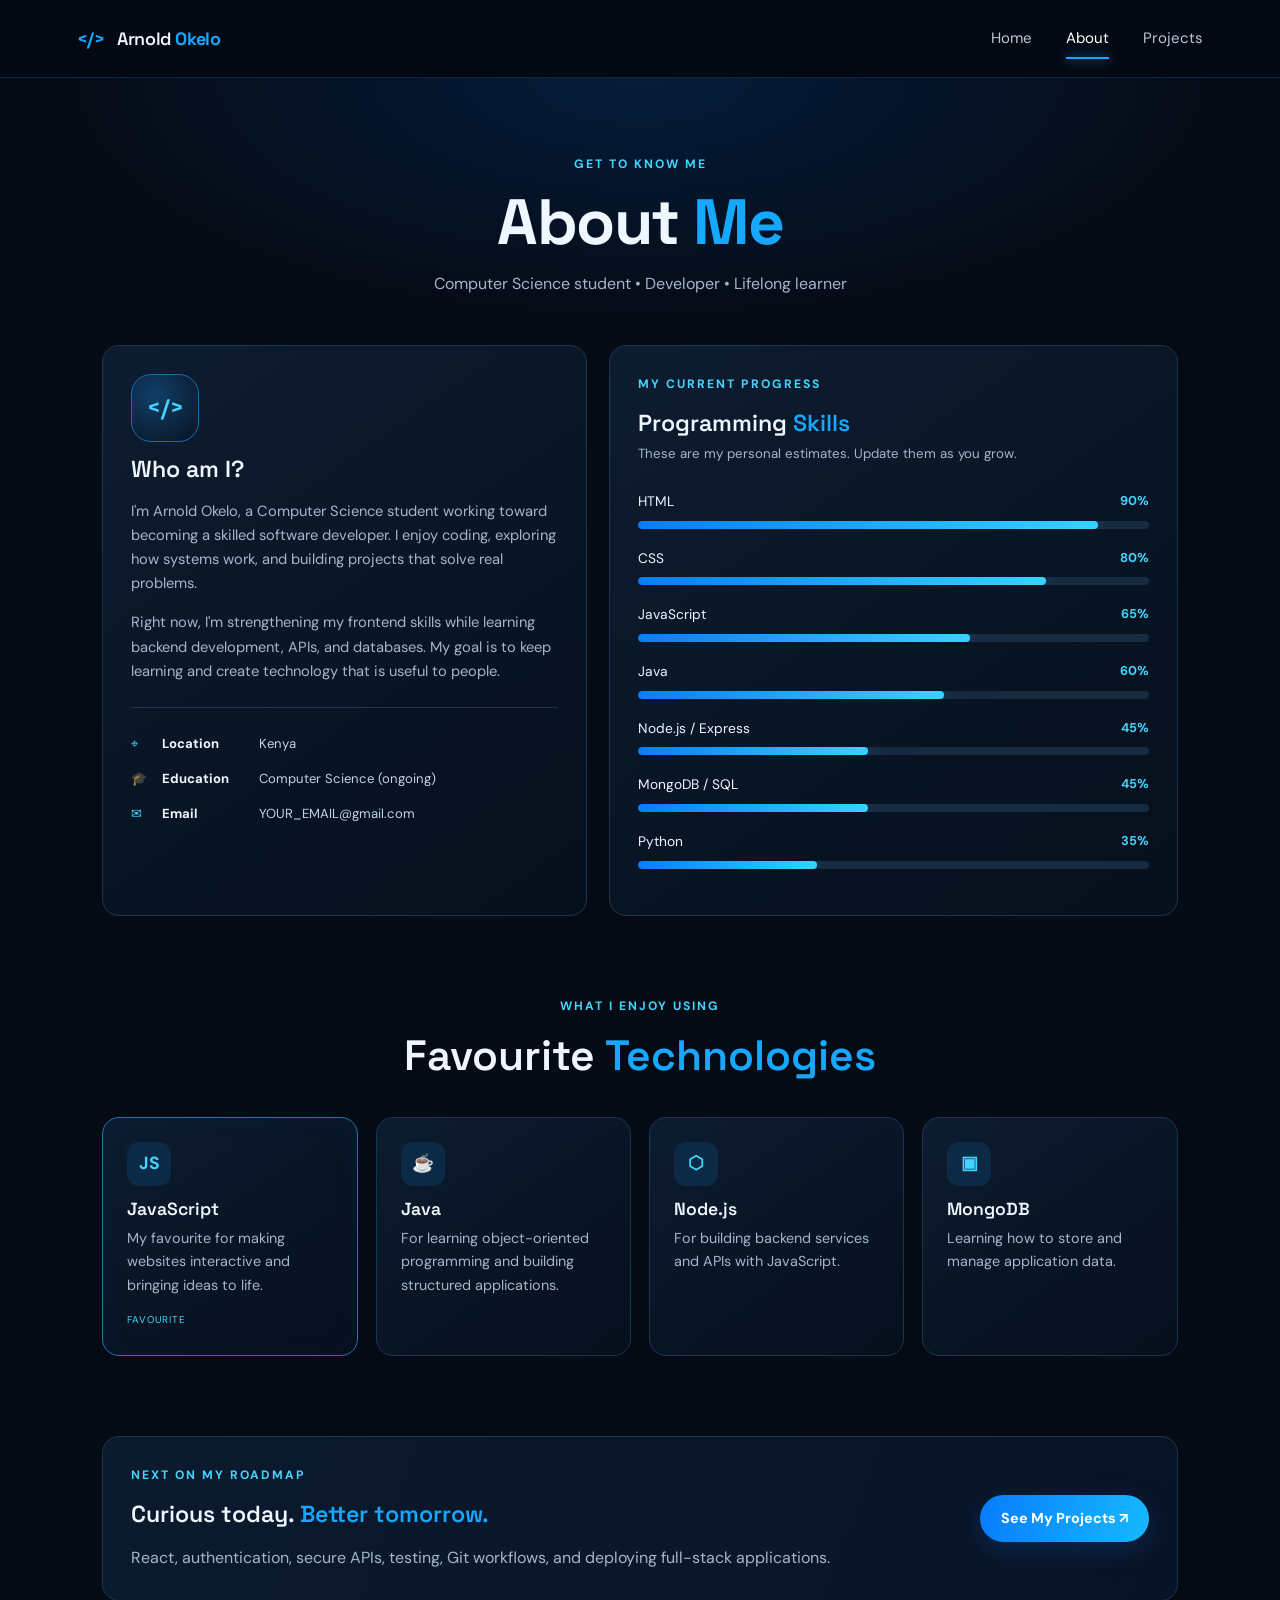
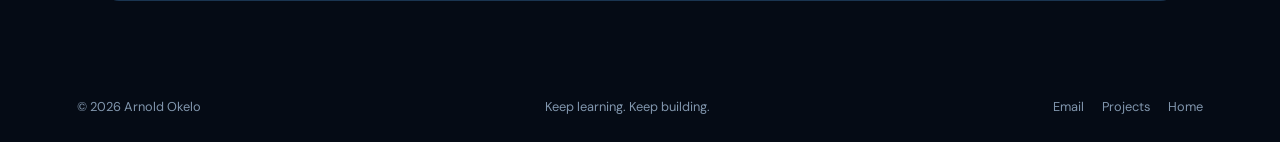
==== about.html @ e03dd4ee "Add files via upload" ====
<!DOCTYPE html>
<html lang="en">
<head>
  <meta charset="UTF-8"><meta name="viewport" content="width=device-width, initial-scale=1.0">
  <title>About | Arnold Okelo</title><link rel="stylesheet" href="style.css"><script src="script.js" defer></script>
</head>
<body>
  <header class="site-header"><a class="brand" href="index.html"><span class="brand-mark">&lt;/&gt;</span> Arnold <b>Okelo</b></a><button class="menu-toggle" aria-label="Toggle navigation" aria-expanded="false"><span></span><span></span><span></span></button><nav class="nav-links"><a href="index.html">Home</a><a class="active" href="about.html">About</a><a href="projects.html">Projects</a></nav></header>
  <main class="page-main">
    <section class="page-intro"><p class="eyebrow">GET TO KNOW ME</p><h1>About <span>Me</span></h1><p>Computer Science student • Developer • Lifelong learner</p></section>
    <section class="about-layout">
      <article class="panel bio-panel"><div class="avatar">&lt;/&gt;</div><h2>Who am I?</h2><p>I'm Arnold Okelo, a Computer Science student working toward becoming a skilled software developer. I enjoy coding, exploring how systems work, and building projects that solve real problems.</p><p>Right now, I'm strengthening my frontend skills while learning backend development, APIs, and databases. My goal is to keep learning and create technology that is useful to people.</p><div class="bio-facts"><p><span>⌖</span><b>Location</b><span>Kenya</span></p><p><span>🎓</span><b>Education</b><span>Computer Science (ongoing)</span></p><p><span>✉</span><b>Email</b><span>YOUR_EMAIL@gmail.com</span></p></div></article>
      <section class="panel skills-panel"><div class="section-heading compact"><p class="eyebrow">MY CURRENT PROGRESS</p><h2>Programming <span>Skills</span></h2><p class="muted">These are my personal estimates. Update them as you grow.</p></div>
        <div class="skill"><div><span>HTML</span><b>90%</b></div><div class="progress"><span style="width:90%"></span></div></div>
        <div class="skill"><div><span>CSS</span><b>80%</b></div><div class="progress"><span style="width:80%"></span></div></div>
        <div class="skill"><div><span>JavaScript</span><b>65%</b></div><div class="progress"><span style="width:65%"></span></div></div>
        <div class="skill"><div><span>Java</span><b>60%</b></div><div class="progress"><span style="width:60%"></span></div></div>
        <div class="skill"><div><span>Node.js / Express</span><b>45%</b></div><div class="progress"><span style="width:45%"></span></div></div>
        <div class="skill"><div><span>MongoDB / SQL</span><b>45%</b></div><div class="progress"><span style="width:45%"></span></div></div>
        <div class="skill"><div><span>Python</span><b>35%</b></div><div class="progress"><span style="width:35%"></span></div></div>
      </section>
    </section>
    <section class="section">
      <div class="section-heading"><p class="eyebrow">WHAT I ENJOY USING</p><h2>Favourite <span>Technologies</span></h2></div>
      <div class="tech-grid">
        <article class="tech-card favourite"><span class="tech-symbol">JS</span><h3>JavaScript</h3><p>My favourite for making websites interactive and bringing ideas to life.</p><small>FAVOURITE</small></article>
        <article class="tech-card"><span class="tech-symbol">☕</span><h3>Java</h3><p>For learning object-oriented programming and building structured applications.</p></article>
        <article class="tech-card"><span class="tech-symbol">⬡</span><h3>Node.js</h3><p>For building backend services and APIs with JavaScript.</p></article>
        <article class="tech-card"><span class="tech-symbol">▣</span><h3>MongoDB</h3><p>Learning how to store and manage application data.</p></article>
      </div>
    </section>
    <section class="panel learning-panel"><div><p class="eyebrow">NEXT ON MY ROADMAP</p><h2>Curious today. <span>Better tomorrow.</span></h2><p>React, authentication, secure APIs, testing, Git workflows, and deploying full-stack applications.</p></div><a class="button primary" href="projects.html">See My Projects ↗</a></section>
  </main>
  <footer class="footer"><span>© <span data-year></span> Arnold Okelo</span><span>Keep learning. Keep building.</span><div class="footer-links"><a href="mailto:YOUR_EMAIL@gmail.com">Email</a><a href="projects.html">Projects</a><a href="index.html">Home</a></div></footer>
</body>
</html>
---- style.css ----
@import url('https://fonts.googleapis.com/css2?family=DM+Sans:wght@400;500;600;700&family=Space+Grotesk:wght@400;500;600;700&display=swap');
:root{--bg:#050b15;--panel:#0a1423;--panel2:#0d1b2d;--line:#1a3551;--text:#eef6ff;--muted:#a5b6ca;--blue:#16a8ff;--cyan:#42d5ff;--purple:#8365ff}
*{box-sizing:border-box}html{scroll-behavior:smooth}body{margin:0;background:var(--bg);color:var(--text);font-family:'DM Sans',sans-serif;line-height:1.65}a{color:inherit;text-decoration:none}button{font:inherit}.site-header{height:78px;display:flex;align-items:center;justify-content:space-between;padding:0 clamp(22px,6vw,90px);background:rgba(4,10,20,.92);border-bottom:1px solid rgba(58,124,178,.25);position:sticky;top:0;z-index:20;backdrop-filter:blur(16px)}.brand{font-family:'Space Grotesk',sans-serif;font-size:1.12rem;font-weight:600;letter-spacing:-.4px}.brand b,.brand-mark{color:var(--blue)}.brand-mark{font-weight:700;margin-right:8px}.nav-links{display:flex;gap:34px;align-items:center}.nav-links a{font-size:.94rem;color:#b9c7d8;position:relative;padding:8px 0}.nav-links a:hover,.nav-links a.active{color:white}.nav-links a.active:after{content:"";position:absolute;height:2px;width:100%;bottom:0;left:0;background:var(--blue);box-shadow:0 0 12px var(--blue)}.menu-toggle{display:none;background:none;border:0;padding:8px}.menu-toggle span{display:block;width:24px;height:2px;background:#eaf5ff;margin:5px}
.hero{min-height:660px;display:flex;align-items:center;padding:85px clamp(22px,9vw,140px);position:relative;isolation:isolate;overflow:hidden;background:linear-gradient(90deg,rgba(3,8,16,.98) 0%,rgba(3,9,19,.92) 38%,rgba(3,9,19,.45) 72%,rgba(3,9,19,.42) 100%),linear-gradient(0deg,#050b15 0%,transparent 23%),url('https://images.unsplash.com/photo-1496181133206-80ce9b88a853?auto=format&fit=crop&w=2000&q=85') center/cover no-repeat}.hero:after{content:"";position:absolute;inset:0;z-index:-1;background:radial-gradient(ellipse at 80% 60%,rgba(0,134,255,.18),transparent 45%);pointer-events:none}.hero-content{max-width:670px;position:relative;z-index:1}.eyebrow{color:var(--cyan);font-size:.76rem;font-weight:700;letter-spacing:2px;margin:0 0 14px}.hero h1,.page-intro h1{font:700 clamp(2.7rem,6vw,5rem)/1.07 'Space Grotesk',sans-serif;letter-spacing:-2px;margin:0 0 12px}.hero h1 span,.hero h2 span,.section-heading h2 span,.page-intro h1 span,.learning-panel h2 span{color:var(--blue)}.hero h2{font:600 clamp(1.5rem,3vw,2.15rem) 'Space Grotesk',sans-serif;margin:0 0 18px}.code-mark{color:var(--cyan);font-size:1.1em;margin-left:8px}.hero-copy{max-width:520px;color:#c0cede;font-size:1.05rem}.pills{display:flex;flex-wrap:wrap;gap:10px;margin:25px 0}.pills span,.tags span{border:1px solid #234360;background:rgba(9,25,43,.7);border-radius:99px;padding:7px 12px;font-size:.78rem;color:#d3e5f7}.contact-strip{display:flex;align-items:center;gap:18px;flex-wrap:wrap;border:1px solid #244461;background:rgba(3,12,24,.75);border-radius:12px;padding:12px 16px;width:max-content;max-width:100%;font-size:.88rem}.contact-strip a span{color:var(--blue);font-size:1.1rem;margin-right:7px}.contact-strip i{height:22px;width:1px;background:#35516d}.hero-actions{display:flex;gap:14px;flex-wrap:wrap;margin-top:24px}.button{display:inline-flex;align-items:center;justify-content:center;gap:10px;padding:12px 21px;border-radius:99px;font-weight:700;font-size:.9rem;transition:transform .2s,box-shadow .2s}.button:hover{transform:translateY(-2px)}.primary{background:linear-gradient(100deg,#087cff,#16b9ff);color:white;box-shadow:0 8px 28px rgba(0,132,255,.18)}.outline{border:1px solid #5a83a7;background:rgba(5,15,28,.7)}.outline:hover{border-color:var(--cyan)}.scroll-note{position:absolute;bottom:24px;left:50%;transform:translateX(-50%);font-size:.65rem;letter-spacing:2px;color:#9eb6ce}.scroll-note span{color:var(--blue);font-size:1.2rem;margin-left:8px}.section{padding:80px clamp(22px,8vw,120px)}.section-heading{text-align:center;margin:0 auto 36px;max-width:720px}.section-heading h2{font:600 clamp(1.8rem,3.6vw,2.65rem)/1.2 'Space Grotesk',sans-serif;margin:0 0 12px}.feature-grid{display:grid;grid-template-columns:repeat(3,1fr);gap:20px;max-width:1150px;margin:auto}.feature-card,.panel,.tech-card,.project-card{background:linear-gradient(145deg,rgba(13,29,48,.96),rgba(6,15,28,.96));border:1px solid var(--line);border-radius:17px}.feature-card{padding:27px}.feature-icon{display:grid;place-items:center;width:48px;height:48px;border-radius:14px;background:#082c4d;color:var(--cyan);font-size:1.5rem}.feature-card h3{font:600 1.15rem 'Space Grotesk',sans-serif;margin:18px 0 8px}.feature-card p,.tech-card p,.project-body>p:not(.project-type){color:var(--muted);font-size:.9rem;margin:0}.quote-band{padding:34px 20px;text-align:center;border-top:1px solid #11283e;border-bottom:1px solid #11283e;background:linear-gradient(90deg,transparent,rgba(0,119,255,.08),transparent)}.quote-band p{font:600 clamp(1.15rem,2.5vw,1.65rem) 'Space Grotesk',sans-serif;margin:0 0 8px}.quote-band p span{color:var(--cyan)}.quote-band small{color:var(--muted)}.footer{padding:25px clamp(22px,6vw,90px);display:flex;justify-content:space-between;align-items:center;gap:15px;flex-wrap:wrap;color:#8196ad;font-size:.8rem}.footer-links{display:flex;gap:18px}.footer a:hover{color:var(--cyan)}
.page-main{min-height:70vh}.page-intro{text-align:center;padding:76px 22px 48px;background:radial-gradient(ellipse at 50% 0%,rgba(0,119,255,.16),transparent 65%)}.page-intro h1{font-size:clamp(2.5rem,5vw,4rem);letter-spacing:-1.5px}.page-intro>p:last-child{color:var(--muted);margin:14px auto 0;max-width:700px}.about-layout{display:grid;grid-template-columns:.92fr 1.08fr;gap:22px;padding:0 clamp(22px,8vw,120px);max-width:1400px;margin:0 auto}.panel{padding:28px}.bio-panel h2,.skills-panel h2,.learning-panel h2{font:600 1.45rem 'Space Grotesk',sans-serif;margin:12px 0}.bio-panel>p{font-size:.92rem;color:var(--muted)}.avatar{width:68px;height:68px;border:1px solid #176db2;background:radial-gradient(circle at 35% 30%,#123e68,#071321);border-radius:20px;display:grid;place-items:center;font:700 1.4rem 'Space Grotesk';color:var(--cyan)}.bio-facts{border-top:1px solid var(--line);margin-top:24px;padding-top:12px}.bio-facts p{display:grid;grid-template-columns:24px 90px 1fr;gap:7px;align-items:center;font-size:.82rem}.bio-facts p span:first-child{color:var(--cyan)}.bio-facts p span:last-child{color:#c3d1e1;overflow-wrap:anywhere}.compact{text-align:left;margin-bottom:25px}.compact h2{margin:0 0 5px}.muted{font-size:.83rem;color:var(--muted);margin:0}.skill{margin:18px 0}.skill>div:first-child{display:flex;justify-content:space-between;font-size:.86rem;margin-bottom:8px}.skill b{color:var(--cyan);font-size:.8rem}.progress{height:8px;background:#172b40;border-radius:99px;overflow:hidden}.progress span{display:block;height:100%;border-radius:99px;background:linear-gradient(90deg,#087cff,#35d4ff);box-shadow:0 0 12px #087cff66}.tech-grid{display:grid;grid-template-columns:repeat(4,1fr);gap:18px;max-width:1200px;margin:auto}.tech-card{padding:24px;position:relative}.tech-card h3{font:600 1.1rem 'Space Grotesk',sans-serif;margin:12px 0 7px}.tech-symbol{display:grid;place-items:center;width:44px;height:44px;border-radius:12px;background:#0c2a45;color:var(--cyan);font-weight:700;font-size:1.1rem}.tech-card.favourite{border-color:#2674a9;box-shadow:inset 0 0 30px #087cff0a}.tech-card small{display:inline-block;color:var(--cyan);font-size:.62rem;letter-spacing:1px;margin-top:14px}.learning-panel{margin:0 clamp(22px,8vw,120px) 70px;display:flex;justify-content:space-between;align-items:center;gap:25px;background:linear-gradient(110deg,#0b1a2d,#091326)}.learning-panel>div{max-width:720px}.learning-panel h2{margin:0 0 8px}.learning-panel p:last-child{color:var(--muted);margin-bottom:0}.filter-bar{display:flex;justify-content:center;gap:10px;flex-wrap:wrap;padding:0 20px 30px}.filter{border:1px solid var(--line);background:#091523;color:#aebfd2;border-radius:99px;padding:9px 17px;cursor:pointer;font-size:.82rem}.filter:hover,.filter.active{background:#087cff;color:white;border-color:#087cff}.project-grid{display:grid;grid-template-columns:repeat(3,minmax(0,1fr));gap:20px;padding:0 clamp(22px,7vw,100px) 65px;max-width:1500px;margin:auto}.project-card{overflow:hidden;transition:transform .2s,border-color .2s}.project-card:hover{transform:translateY(-4px);border-color:#2778ad}.project-art{height:175px;position:relative;display:flex;align-items:center;justify-content:center;overflow:hidden}.project-art>span{font:700 3rem 'Space Grotesk';color:#d9f4ff;position:absolute;left:20px;top:10px;text-shadow:0 0 25px #16a8ff}.art-expense{background:radial-gradient(circle at 80% 20%,#0b6d83,#071627 60%)}.mini-window{width:72%;height:115px;border:1px solid #236079;border-radius:9px;background:#0b1a2a;padding:13px;display:flex;flex-direction:column;gap:4px;box-shadow:0 12px 35px #0006}.mini-window b{font-size:.57rem;letter-spacing:1px;color:#90c8dc}.mini-window strong{font-size:1.5rem;color:#f4fbff}.mini-window small{font-size:.62rem;color:#92a9bc}.mini-bars{display:flex;align-items:end;gap:6px;height:23px}.mini-bars i{display:block;width:18%;background:linear-gradient(#19d7dc,#087cff);border-radius:4px 4px 0 0;height:60%}.mini-bars i:nth-child(2){height:90%}.mini-bars i:nth-child(3){height:45%}.mini-bars i:nth-child(4){height:75%}.art-library{background:radial-gradient(circle at 80% 20%,#1d3b75,#081426 65%)}.library-lines{width:55%;display:grid;gap:10px;margin-left:45px}.library-lines i,.portfolio-lines i,.api-lines i{height:13px;border-radius:4px;background:#28557a}.library-lines i:nth-child(2){width:75%}.library-lines i:nth-child(3){width:90%}.library-lines i:nth-child(4){width:60%}.art-portfolio{background:linear-gradient(120deg,#071323,#142c50,#071323)}.portfolio-lines{display:grid;gap:10px;width:48%;margin-left:50px}.portfolio-lines i{height:7px;background:#138fff}.portfolio-lines i:nth-child(2){width:80%}.portfolio-lines i:nth-child(3){width:55%}.art-api{background:radial-gradient(circle at 80% 20%,#254a43,#071526 60%)}.api-lines{display:grid;gap:8px;width:55%;margin-left:50px}.api-lines i{height:8px;background:#2bbd98}.api-lines i:nth-child(2){width:70%}.api-lines i:nth-child(3){width:85%}.art-market{background:radial-gradient(circle at 80% 20%,#523b86,#0a1527 65%)}.market-circles{display:flex;gap:12px;margin-left:55px}.market-circles i{width:37px;height:48px;border-radius:8px;background:#1a9cd0;box-shadow:0 0 20px #16a8ff33}.market-circles i:nth-child(2){background:#8b6bff;height:58px}.market-circles i:nth-child(3){background:#29c3a5;height:42px}.project-body{padding:20px}.project-type{font-size:.65rem;letter-spacing:1.5px;color:var(--cyan);font-weight:700;margin:0 0 6px}.project-body h2,.add-project h2{font:600 1.2rem 'Space Grotesk',sans-serif;margin:0 0 8px}.tags{display:flex;flex-wrap:wrap;gap:6px;margin:17px 0}.tags span{font-size:.67rem;padding:4px 9px;color:#bde8ff}.project-links{display:flex;gap:16px;flex-wrap:wrap;border-top:1px solid var(--line);padding-top:14px;margin-top:15px}.project-link{font-size:.78rem;font-weight:700;color:var(--cyan)}.project-link:hover{text-decoration:underline}.add-project{display:flex;align-items:center;justify-content:center;flex-direction:column;text-align:center;padding:28px;min-height:350px;border-style:dashed;background:linear-gradient(145deg,#091523,#070f1b)}.add-project p{color:var(--muted);font-size:.88rem}.add-circle{width:55px;height:55px;border:1px solid #235a7e;border-radius:50%;display:grid;place-items:center;color:var(--cyan);font-size:2rem;margin-bottom:14px}.project-cta{display:flex;align-items:center;justify-content:center;gap:22px;flex-wrap:wrap}
@media(max-width:900px){.hero{min-height:620px;background-position:62% center}.feature-grid{grid-template-columns:1fr 1fr}.feature-card:last-child{grid-column:span 2}.about-layout{grid-template-columns:1fr}.tech-grid{grid-template-columns:1fr 1fr}.project-grid{grid-template-columns:repeat(2,minmax(0,1fr))}.learning-panel{margin-bottom:45px}}
@media(max-width:650px){.site-header{height:68px;padding:0 20px}.menu-toggle{display:block;cursor:pointer}.nav-links{display:none;position:absolute;top:67px;left:0;right:0;background:#07111f;border-bottom:1px solid var(--line);padding:18px 24px;flex-direction:column;align-items:flex-start;gap:12px}.nav-links.open{display:flex}.nav-links a{width:100%}.hero{min-height:680px;padding:65px 23px 90px;background-position:65% center;background-image:linear-gradient(90deg,rgba(3,8,16,.97),rgba(3,8,16,.75)),linear-gradient(0deg,#050b15 0%,transparent 45%),url('https://images.unsplash.com/photo-1496181133206-80ce9b88a853?auto=format&fit=crop&w=1200&q=85')}.hero h1{font-size:clamp(2.7rem,13vw,4rem)}.hero-copy{font-size:.96rem}.contact-strip{width:100%;gap:8px;flex-direction:column;align-items:flex-start}.contact-strip i{display:none}.pills{gap:7px}.pills span{font-size:.72rem}.section{padding:58px 22px}.feature-grid{grid-template-columns:1fr}.feature-card:last-child{grid-column:auto}.page-intro{padding:60px 22px 38px}.about-layout{padding:0 18px}.panel{padding:22px}.bio-facts p{grid-template-columns:22px 75px 1fr;font-size:.75rem}.tech-grid{grid-template-columns:1fr 1fr;gap:12px}.tech-card{padding:17px}.learning-panel{margin:0 18px 45px;align-items:flex-start;flex-direction:column}.project-grid{grid-template-columns:1fr;padding:0 18px 45px}.project-art{height:190px}.project-cta{flex-direction:column}.footer{justify-content:center;text-align:center;flex-direction:column;gap:7px}.scroll-note{bottom:15px}}
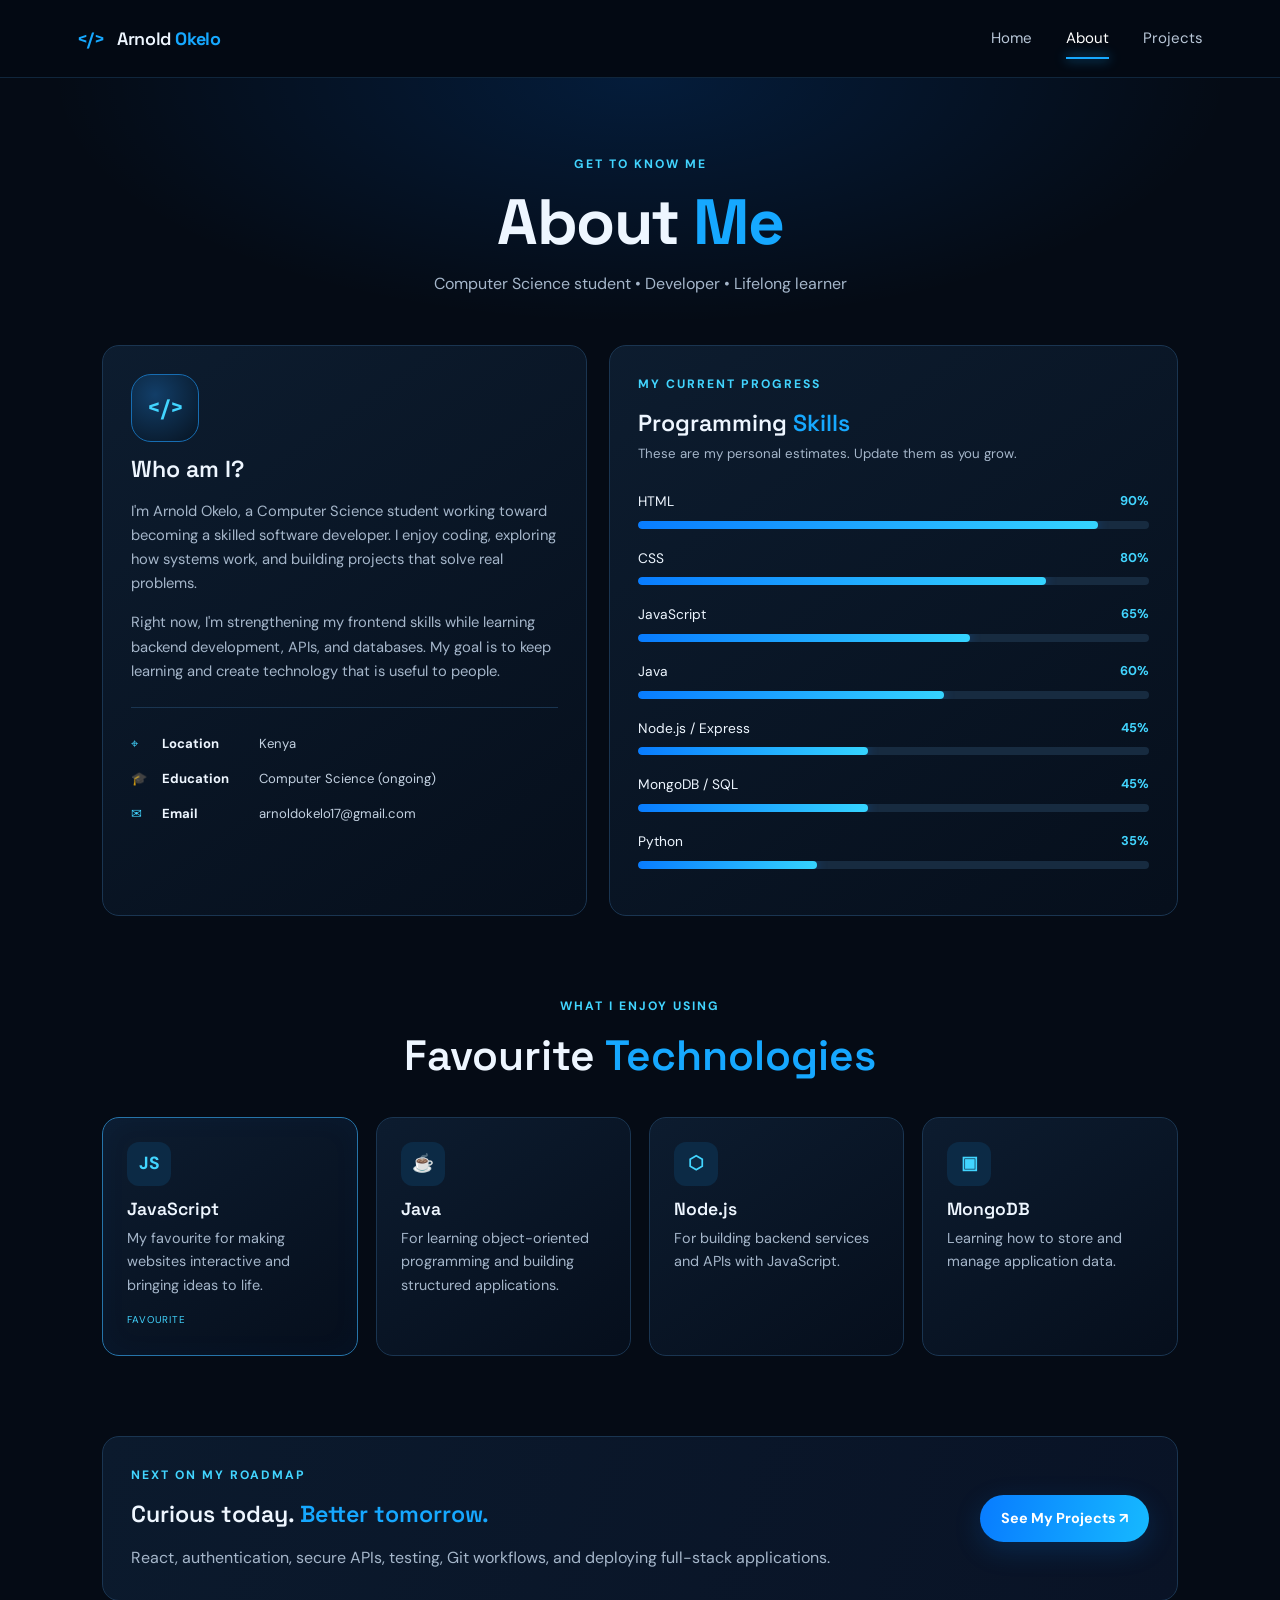
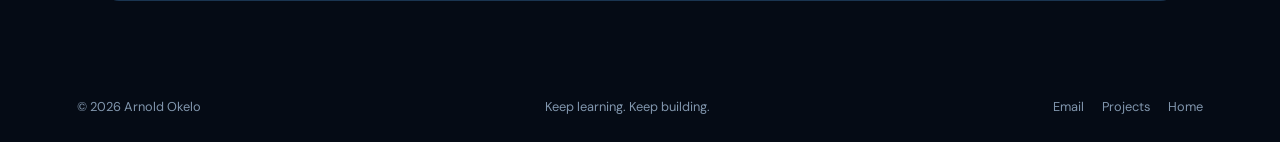
==== commit 51ea1817: "Update about.html" ====
--- a/about.html
+++ b/about.html
@@ -9,7 +9,7 @@
   <main class="page-main">
     <section class="page-intro"><p class="eyebrow">GET TO KNOW ME</p><h1>About <span>Me</span></h1><p>Computer Science student • Developer • Lifelong learner</p></section>
     <section class="about-layout">
-      <article class="panel bio-panel"><div class="avatar">&lt;/&gt;</div><h2>Who am I?</h2><p>I'm Arnold Okelo, a Computer Science student working toward becoming a skilled software developer. I enjoy coding, exploring how systems work, and building projects that solve real problems.</p><p>Right now, I'm strengthening my frontend skills while learning backend development, APIs, and databases. My goal is to keep learning and create technology that is useful to people.</p><div class="bio-facts"><p><span>⌖</span><b>Location</b><span>Kenya</span></p><p><span>🎓</span><b>Education</b><span>Computer Science (ongoing)</span></p><p><span>✉</span><b>Email</b><span>YOUR_EMAIL@gmail.com</span></p></div></article>
+      <article class="panel bio-panel"><div class="avatar">&lt;/&gt;</div><h2>Who am I?</h2><p>I'm Arnold Okelo, a Computer Science student working toward becoming a skilled software developer. I enjoy coding, exploring how systems work, and building projects that solve real problems.</p><p>Right now, I'm strengthening my frontend skills while learning backend development, APIs, and databases. My goal is to keep learning and create technology that is useful to people.</p><div class="bio-facts"><p><span>⌖</span><b>Location</b><span>Kenya</span></p><p><span>🎓</span><b>Education</b><span>Computer Science (ongoing)</span></p><p><span>✉</span><b>Email</b><span>arnoldokelo17@gmail.com</span></p></div></article>
       <section class="panel skills-panel"><div class="section-heading compact"><p class="eyebrow">MY CURRENT PROGRESS</p><h2>Programming <span>Skills</span></h2><p class="muted">These are my personal estimates. Update them as you grow.</p></div>
         <div class="skill"><div><span>HTML</span><b>90%</b></div><div class="progress"><span style="width:90%"></span></div></div>
         <div class="skill"><div><span>CSS</span><b>80%</b></div><div class="progress"><span style="width:80%"></span></div></div>
@@ -33,4 +33,4 @@
   </main>
   <footer class="footer"><span>© <span data-year></span> Arnold Okelo</span><span>Keep learning. Keep building.</span><div class="footer-links"><a href="mailto:YOUR_EMAIL@gmail.com">Email</a><a href="projects.html">Projects</a><a href="index.html">Home</a></div></footer>
 </body>
-</html>+</html>
